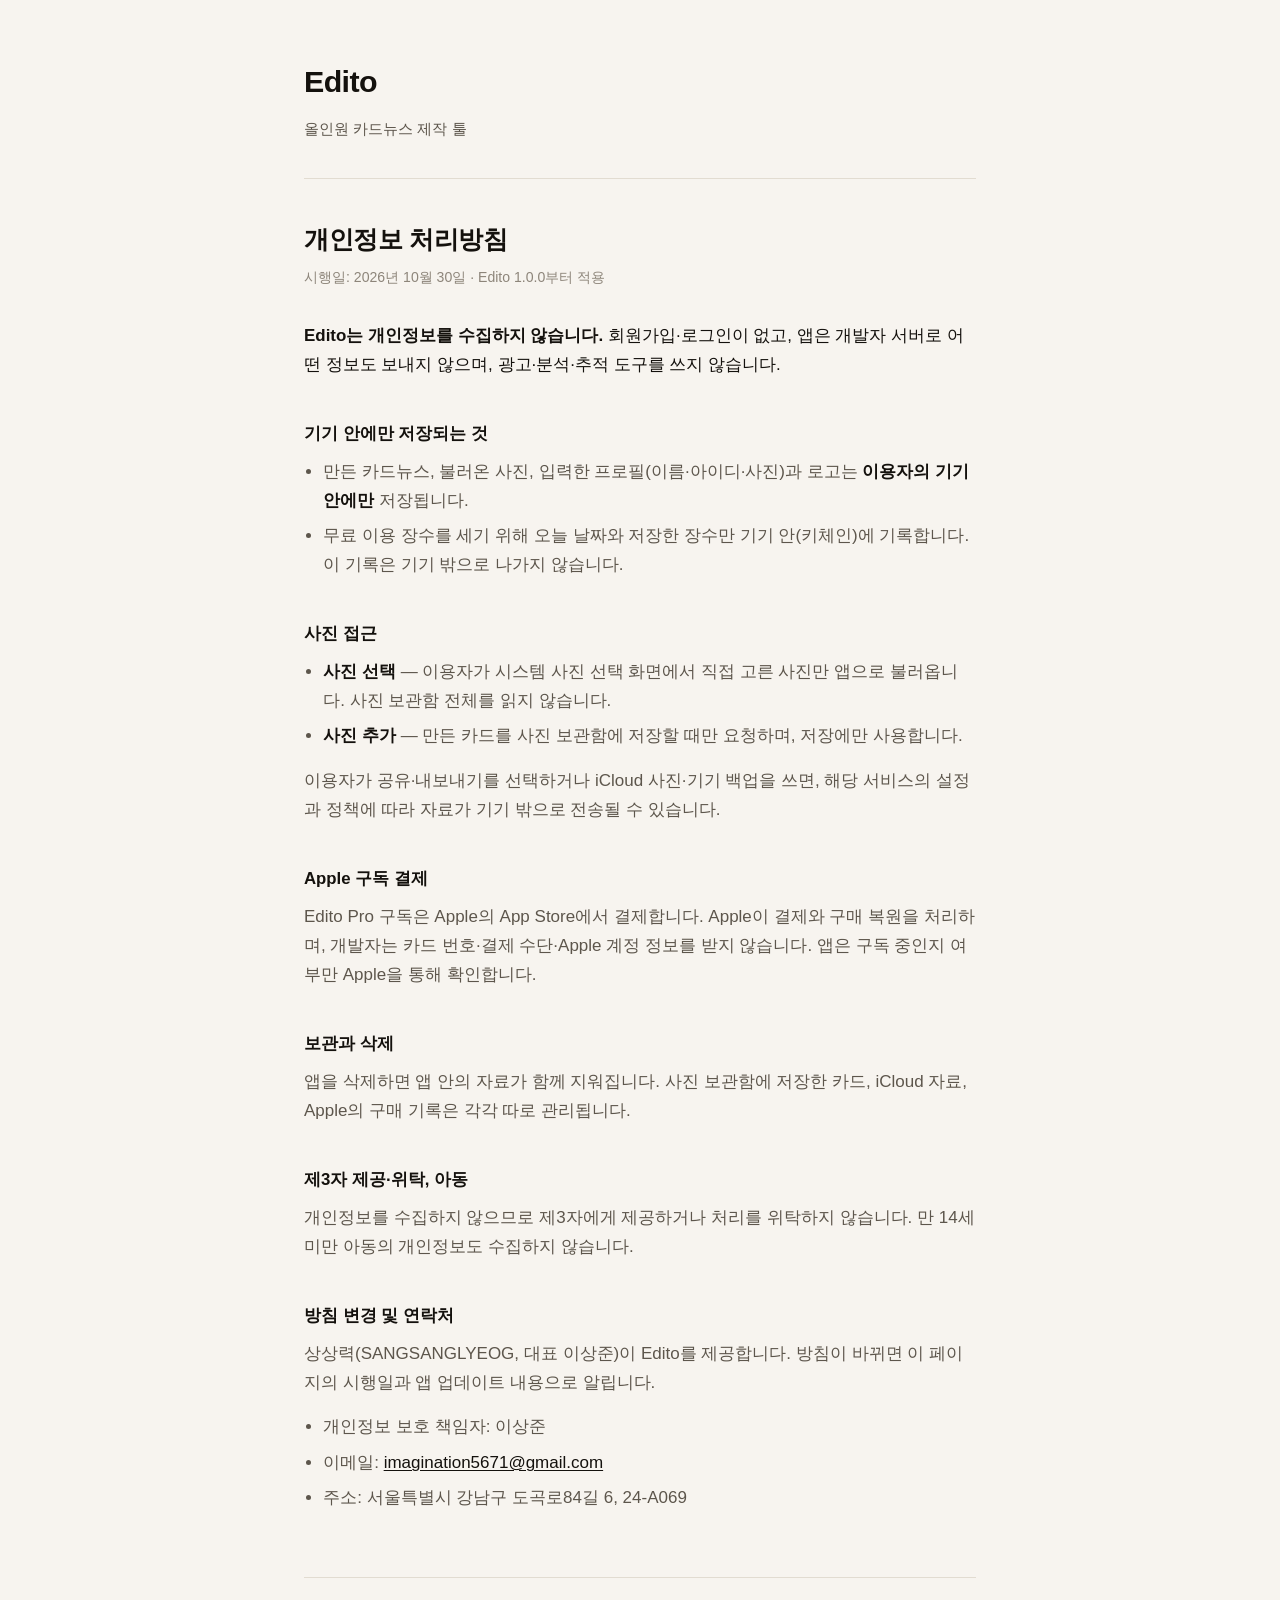
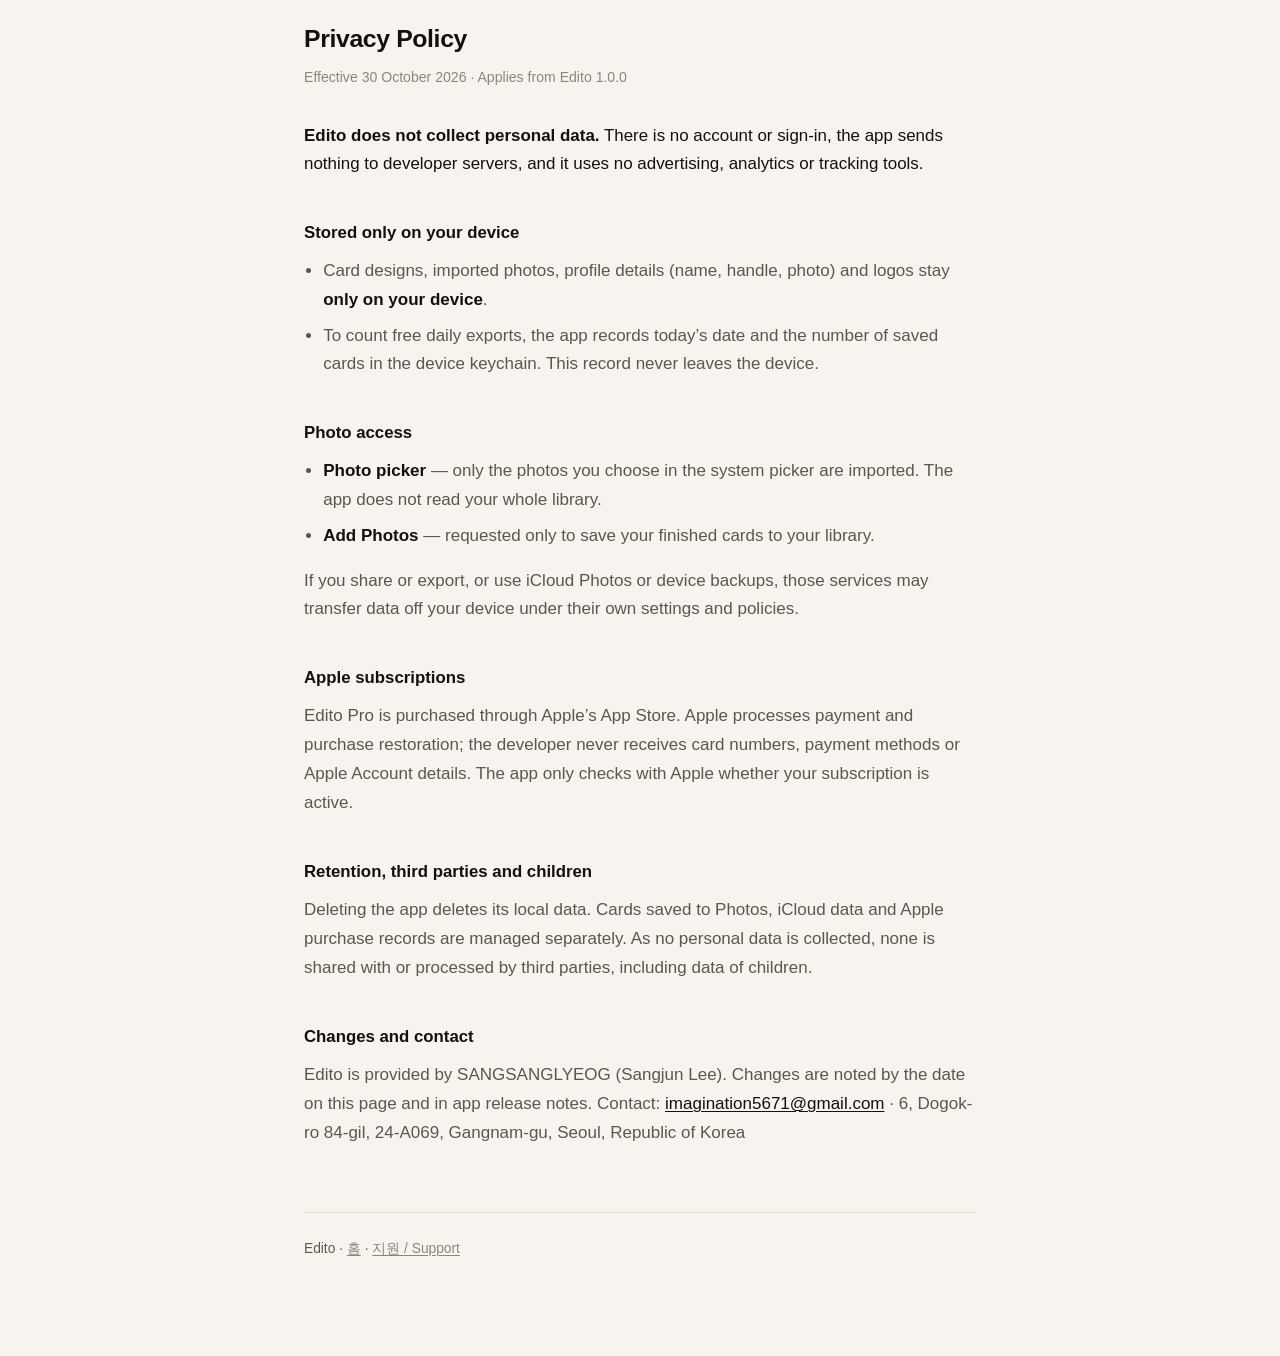
==== privacy.html @ a668874a "Edito 지원·개인정보처리방침 페이지" ====
<!DOCTYPE html>
<html lang="ko">
<head>
<meta charset="utf-8">
<meta name="viewport" content="width=device-width, initial-scale=1">
<title>개인정보 처리방침 · Edito</title>
<link rel="stylesheet" href="style.css">
</head>
<body>
<main>

<header class="masthead">
	<a class="wordmark" href="./">Edito</a>
	<p>올인원 카드뉴스 제작 툴</p>
</header>

<h1>개인정보 처리방침</h1>
<p class="dateline">시행일: 2026년 10월 30일 · Edito 1.0.0부터 적용</p>
<p class="lede"><strong>Edito는 개인정보를 수집하지 않습니다.</strong> 회원가입·로그인이 없고, 앱은 개발자 서버로 어떤 정보도 보내지 않으며, 광고·분석·추적 도구를 쓰지 않습니다.</p>
<h2>기기 안에만 저장되는 것</h2>
<ul>
<li>만든 카드뉴스, 불러온 사진, 입력한 프로필(이름·아이디·사진)과 로고는 <strong>이용자의 기기 안에만</strong> 저장됩니다.</li>
<li>무료 이용 장수를 세기 위해 오늘 날짜와 저장한 장수만 기기 안(키체인)에 기록합니다. 이 기록은 기기 밖으로 나가지 않습니다.</li>
</ul>
<h2>사진 접근</h2>
<ul>
<li><strong>사진 선택</strong> — 이용자가 시스템 사진 선택 화면에서 직접 고른 사진만 앱으로 불러옵니다. 사진 보관함 전체를 읽지 않습니다.</li>
<li><strong>사진 추가</strong> — 만든 카드를 사진 보관함에 저장할 때만 요청하며, 저장에만 사용합니다.</li>
</ul>
<p>이용자가 공유·내보내기를 선택하거나 iCloud 사진·기기 백업을 쓰면, 해당 서비스의 설정과 정책에 따라 자료가 기기 밖으로 전송될 수 있습니다.</p>
<h2>Apple 구독 결제</h2>
<p>Edito Pro 구독은 Apple의 App Store에서 결제합니다. Apple이 결제와 구매 복원을 처리하며, 개발자는 카드 번호·결제 수단·Apple 계정 정보를 받지 않습니다. 앱은 구독 중인지 여부만 Apple을 통해 확인합니다.</p>
<h2>보관과 삭제</h2>
<p>앱을 삭제하면 앱 안의 자료가 함께 지워집니다. 사진 보관함에 저장한 카드, iCloud 자료, Apple의 구매 기록은 각각 따로 관리됩니다.</p>
<h2>제3자 제공·위탁, 아동</h2>
<p>개인정보를 수집하지 않으므로 제3자에게 제공하거나 처리를 위탁하지 않습니다. 만 14세 미만 아동의 개인정보도 수집하지 않습니다.</p>
<h2>방침 변경 및 연락처</h2>
<p>상상력(SANGSANGLYEOG, 대표 이상준)이 Edito를 제공합니다. 방침이 바뀌면 이 페이지의 시행일과 앱 업데이트 내용으로 알립니다.</p>
<ul>
<li>개인정보 보호 책임자: 이상준</li>
<li>이메일: <a href="mailto:imagination5671@gmail.com">imagination5671@gmail.com</a></li>
<li>주소: 서울특별시 강남구 도곡로84길 6, 24-A069</li>
</ul>
<hr class="language-break">
<div lang="en">
<h1>Privacy Policy</h1>
<p class="dateline">Effective 30 October 2026 · Applies from Edito 1.0.0</p>
<p class="lede"><strong>Edito does not collect personal data.</strong> There is no account or sign-in, the app sends nothing to developer servers, and it uses no advertising, analytics or tracking tools.</p>
<h2>Stored only on your device</h2>
<ul>
<li>Card designs, imported photos, profile details (name, handle, photo) and logos stay <strong>only on your device</strong>.</li>
<li>To count free daily exports, the app records today’s date and the number of saved cards in the device keychain. This record never leaves the device.</li>
</ul>
<h2>Photo access</h2>
<ul>
<li><strong>Photo picker</strong> — only the photos you choose in the system picker are imported. The app does not read your whole library.</li>
<li><strong>Add Photos</strong> — requested only to save your finished cards to your library.</li>
</ul>
<p>If you share or export, or use iCloud Photos or device backups, those services may transfer data off your device under their own settings and policies.</p>
<h2>Apple subscriptions</h2>
<p>Edito Pro is purchased through Apple’s App Store. Apple processes payment and purchase restoration; the developer never receives card numbers, payment methods or Apple Account details. The app only checks with Apple whether your subscription is active.</p>
<h2>Retention, third parties and children</h2>
<p>Deleting the app deletes its local data. Cards saved to Photos, iCloud data and Apple purchase records are managed separately. As no personal data is collected, none is shared with or processed by third parties, including data of children.</p>
<h2>Changes and contact</h2>
<p>Edito is provided by SANGSANGLYEOG (Sangjun Lee). Changes are noted by the date on this page and in app release notes. Contact: <a href="mailto:imagination5671@gmail.com">imagination5671@gmail.com</a> · 6, Dogok-ro 84-gil, 24-A069, Gangnam-gu, Seoul, Republic of Korea</p>
</div>

<footer>
	<p>Edito · <a href="./">홈</a> · <a href="support.html">지원 / Support</a></p>
</footer>

</main>
</body>
</html>
---- style.css ----
/* One stylesheet for the three pages Edito needs to have a public address:
   a landing page, a privacy policy and a support page.

   Deliberately plain. These pages exist because App Store Connect requires a
   reachable URL for each, and because an App Review reader — and any user who
   taps through — should be able to read them on a phone, in either appearance,
   with no fonts to download and no script to run. */

:root {
	color-scheme: light dark;
	--ink: #14110d;
	--ink-soft: #5d564c;
	--ink-faint: #8d857a;
	--paper: #f7f4ef;
	--card: #fffdf9;
	--rule: #e2dcd1;
	--accent: #14110d;
}

@media (prefers-color-scheme: dark) {
	:root {
		--ink: #f0ece5;
		--ink-soft: #b3aca1;
		--ink-faint: #857d72;
		--paper: #131211;
		--card: #1c1a18;
		--rule: #302c28;
		--accent: #f0ece5;
	}
}

* {
	box-sizing: border-box;
}

body {
	margin: 0;
	padding: 0 1.25rem 5rem;
	background: var(--paper);
	color: var(--ink);
	font: 400 17px/1.7 -apple-system, BlinkMacSystemFont, "Segoe UI",
		"Apple SD Gothic Neo", "Noto Sans KR", Roboto, sans-serif;
	-webkit-text-size-adjust: 100%;
}

main {
	max-width: 42rem;
	margin: 0 auto;
}

header.masthead {
	padding: 3.5rem 0 2.25rem;
	border-bottom: 1px solid var(--rule);
	margin-bottom: 2.5rem;
}

header.masthead .wordmark {
	display: inline-block;
	font-size: 1.9rem;
	font-weight: 700;
	letter-spacing: -0.02em;
	text-decoration: none;
	color: var(--ink);
}

header.masthead p {
	margin: 0.5rem 0 0;
	color: var(--ink-soft);
	font-size: 0.95rem;
}

h1 {
	font-size: 1.55rem;
	font-weight: 700;
	letter-spacing: -0.015em;
	margin: 0 0 0.35rem;
}

h2 {
	font-size: 1.05rem;
	font-weight: 700;
	margin: 2.5rem 0 0.6rem;
}

h3 {
	font-size: 0.98rem;
	font-weight: 600;
	margin: 1.6rem 0 0.4rem;
}

p,
li {
	color: var(--ink-soft);
}

p {
	margin: 0 0 1rem;
}

ul {
	margin: 0 0 1rem;
	padding-left: 1.2rem;
}

li {
	margin-bottom: 0.4rem;
}

strong {
	color: var(--ink);
	font-weight: 600;
}

a {
	color: var(--accent);
	text-decoration-thickness: 1px;
	text-underline-offset: 2px;
}

.dateline {
	color: var(--ink-faint);
	font-size: 0.88rem;
	margin-bottom: 2rem;
}

.lede {
	color: var(--ink);
	font-size: 1.06rem;
}

/* The second language starts here. A rule rather than a tab: both versions are
   equally authoritative, and a reader who wants the other one should be able to
   scroll to it rather than discover a control. */
.language-break {
	margin: 4rem 0 2.5rem;
	border: 0;
	border-top: 1px solid var(--rule);
}

.cards {
	display: grid;
	gap: 0.9rem;
	margin: 2rem 0 0;
	padding: 0;
	list-style: none;
}

.cards a {
	display: block;
	padding: 1.1rem 1.25rem;
	background: var(--card);
	border: 1px solid var(--rule);
	border-radius: 12px;
	text-decoration: none;
	color: var(--ink);
	font-weight: 600;
}

.cards span {
	display: block;
	margin-top: 0.2rem;
	color: var(--ink-soft);
	font-weight: 400;
	font-size: 0.92rem;
}

footer {
	margin-top: 4rem;
	padding-top: 1.5rem;
	border-top: 1px solid var(--rule);
	color: var(--ink-faint);
	font-size: 0.86rem;
}

footer a {
	color: var(--ink-faint);
}
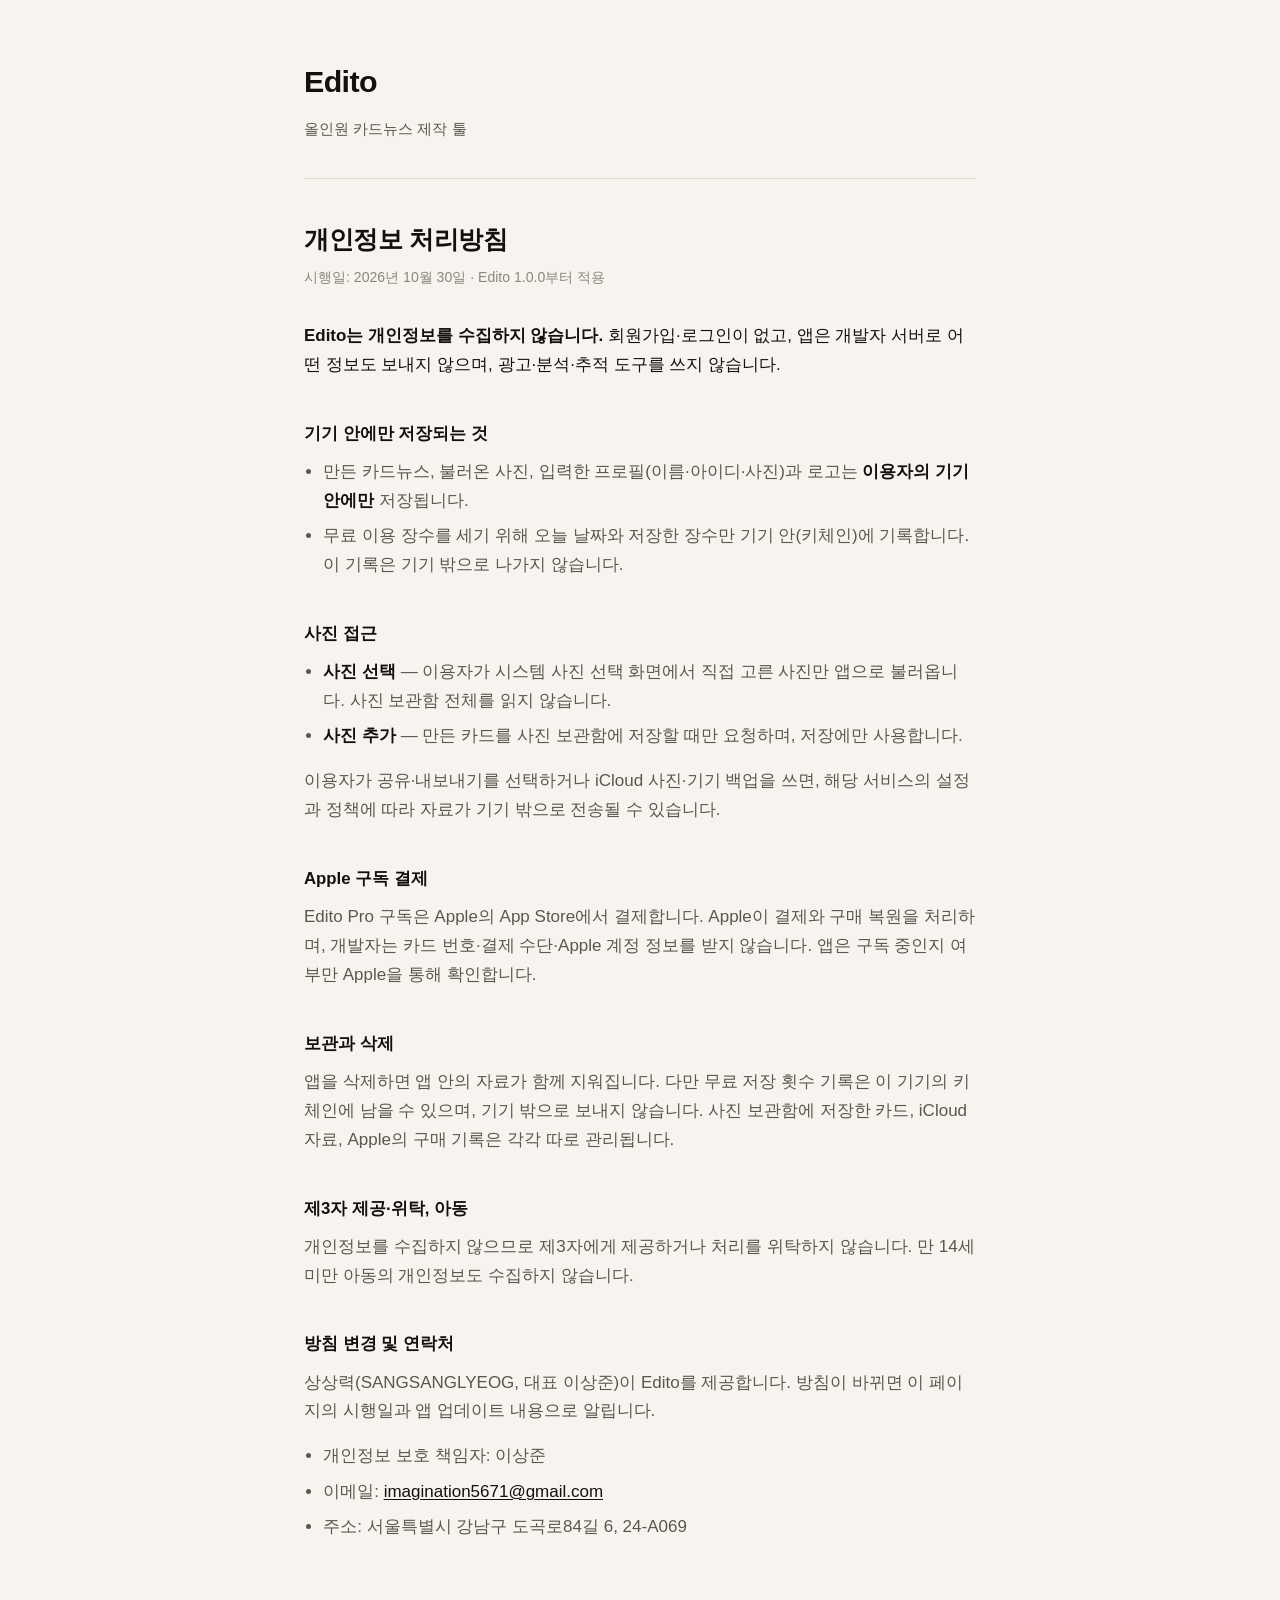
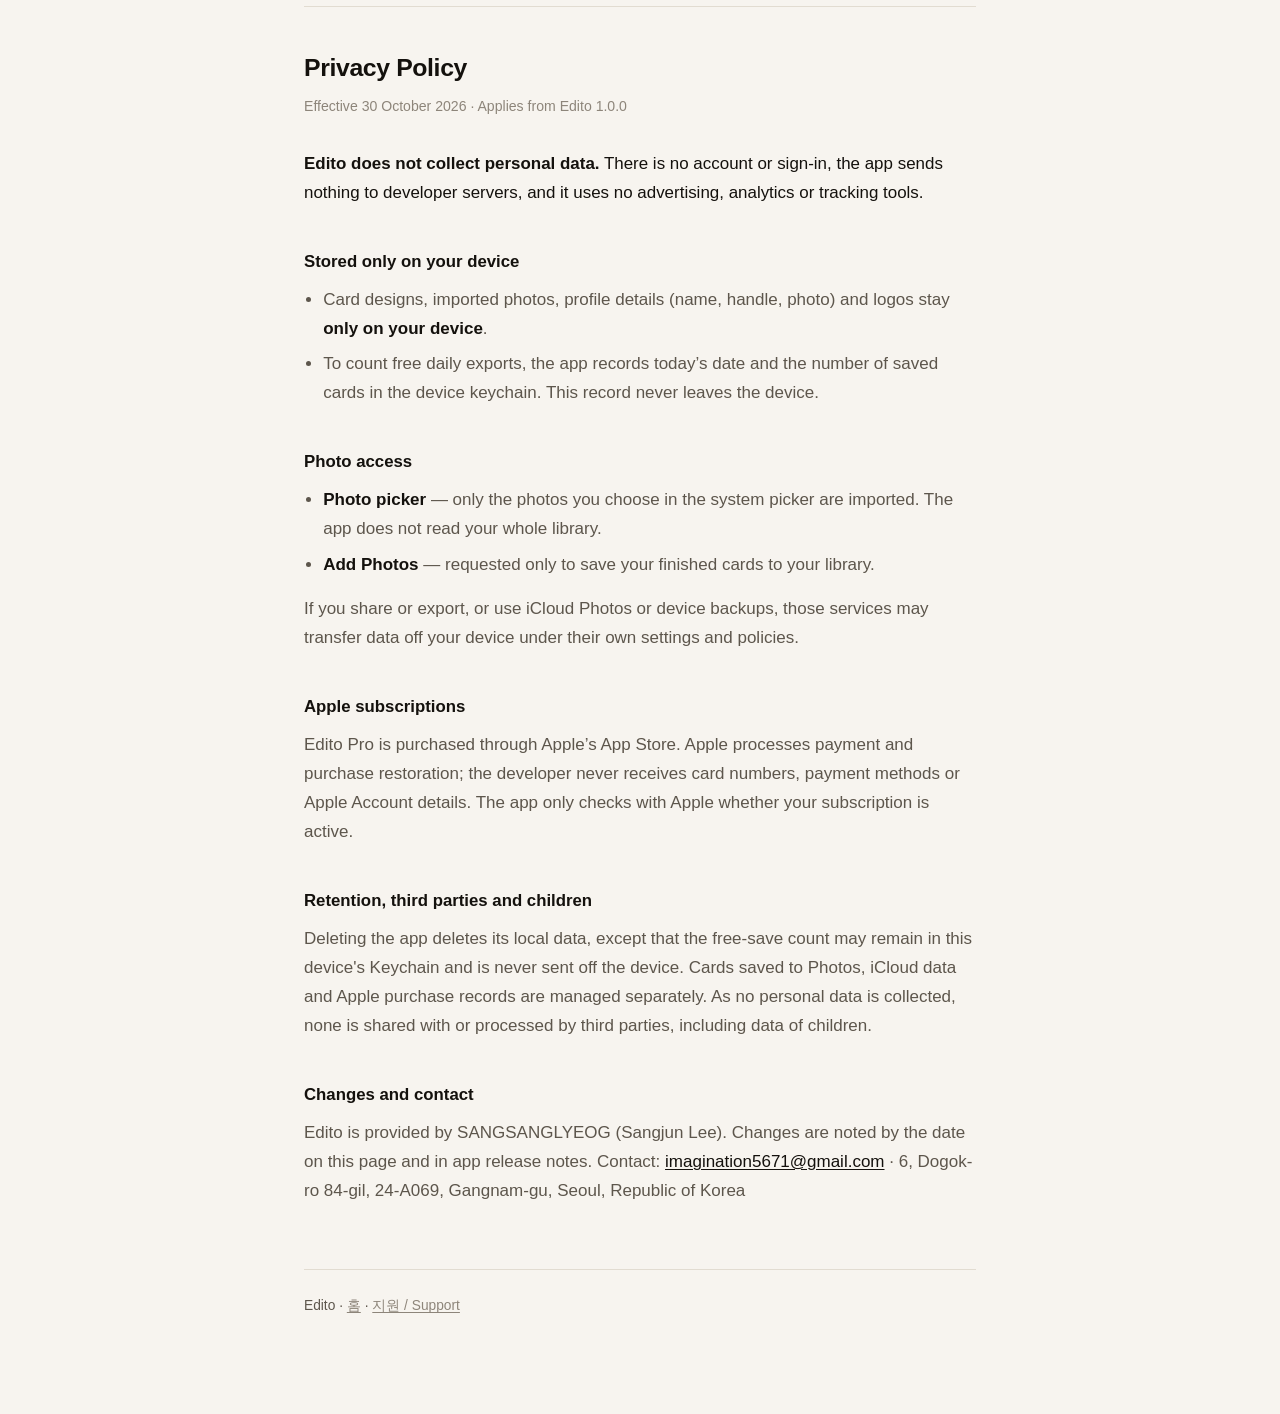
==== commit 8b63bc6f: "개인정보 처리방침: 키체인 기록 안내 추가 Co-Authored-By: Claude Opus 5.5 <noreply@anthropic.com>" ====
--- a/privacy.html
+++ b/privacy.html
@@ -31,7 +31,7 @@
 <h2>Apple 구독 결제</h2>
 <p>Edito Pro 구독은 Apple의 App Store에서 결제합니다. Apple이 결제와 구매 복원을 처리하며, 개발자는 카드 번호·결제 수단·Apple 계정 정보를 받지 않습니다. 앱은 구독 중인지 여부만 Apple을 통해 확인합니다.</p>
 <h2>보관과 삭제</h2>
-<p>앱을 삭제하면 앱 안의 자료가 함께 지워집니다. 사진 보관함에 저장한 카드, iCloud 자료, Apple의 구매 기록은 각각 따로 관리됩니다.</p>
+<p>앱을 삭제하면 앱 안의 자료가 함께 지워집니다. 다만 무료 저장 횟수 기록은 이 기기의 키체인에 남을 수 있으며, 기기 밖으로 보내지 않습니다. 사진 보관함에 저장한 카드, iCloud 자료, Apple의 구매 기록은 각각 따로 관리됩니다.</p>
 <h2>제3자 제공·위탁, 아동</h2>
 <p>개인정보를 수집하지 않으므로 제3자에게 제공하거나 처리를 위탁하지 않습니다. 만 14세 미만 아동의 개인정보도 수집하지 않습니다.</p>
 <h2>방침 변경 및 연락처</h2>
@@ -60,7 +60,7 @@
 <h2>Apple subscriptions</h2>
 <p>Edito Pro is purchased through Apple’s App Store. Apple processes payment and purchase restoration; the developer never receives card numbers, payment methods or Apple Account details. The app only checks with Apple whether your subscription is active.</p>
 <h2>Retention, third parties and children</h2>
-<p>Deleting the app deletes its local data. Cards saved to Photos, iCloud data and Apple purchase records are managed separately. As no personal data is collected, none is shared with or processed by third parties, including data of children.</p>
+<p>Deleting the app deletes its local data, except that the free-save count may remain in this device's Keychain and is never sent off the device. Cards saved to Photos, iCloud data and Apple purchase records are managed separately. As no personal data is collected, none is shared with or processed by third parties, including data of children.</p>
 <h2>Changes and contact</h2>
 <p>Edito is provided by SANGSANGLYEOG (Sangjun Lee). Changes are noted by the date on this page and in app release notes. Contact: <a href="mailto:imagination5671@gmail.com">imagination5671@gmail.com</a> · 6, Dogok-ro 84-gil, 24-A069, Gangnam-gu, Seoul, Republic of Korea</p>
 </div>
